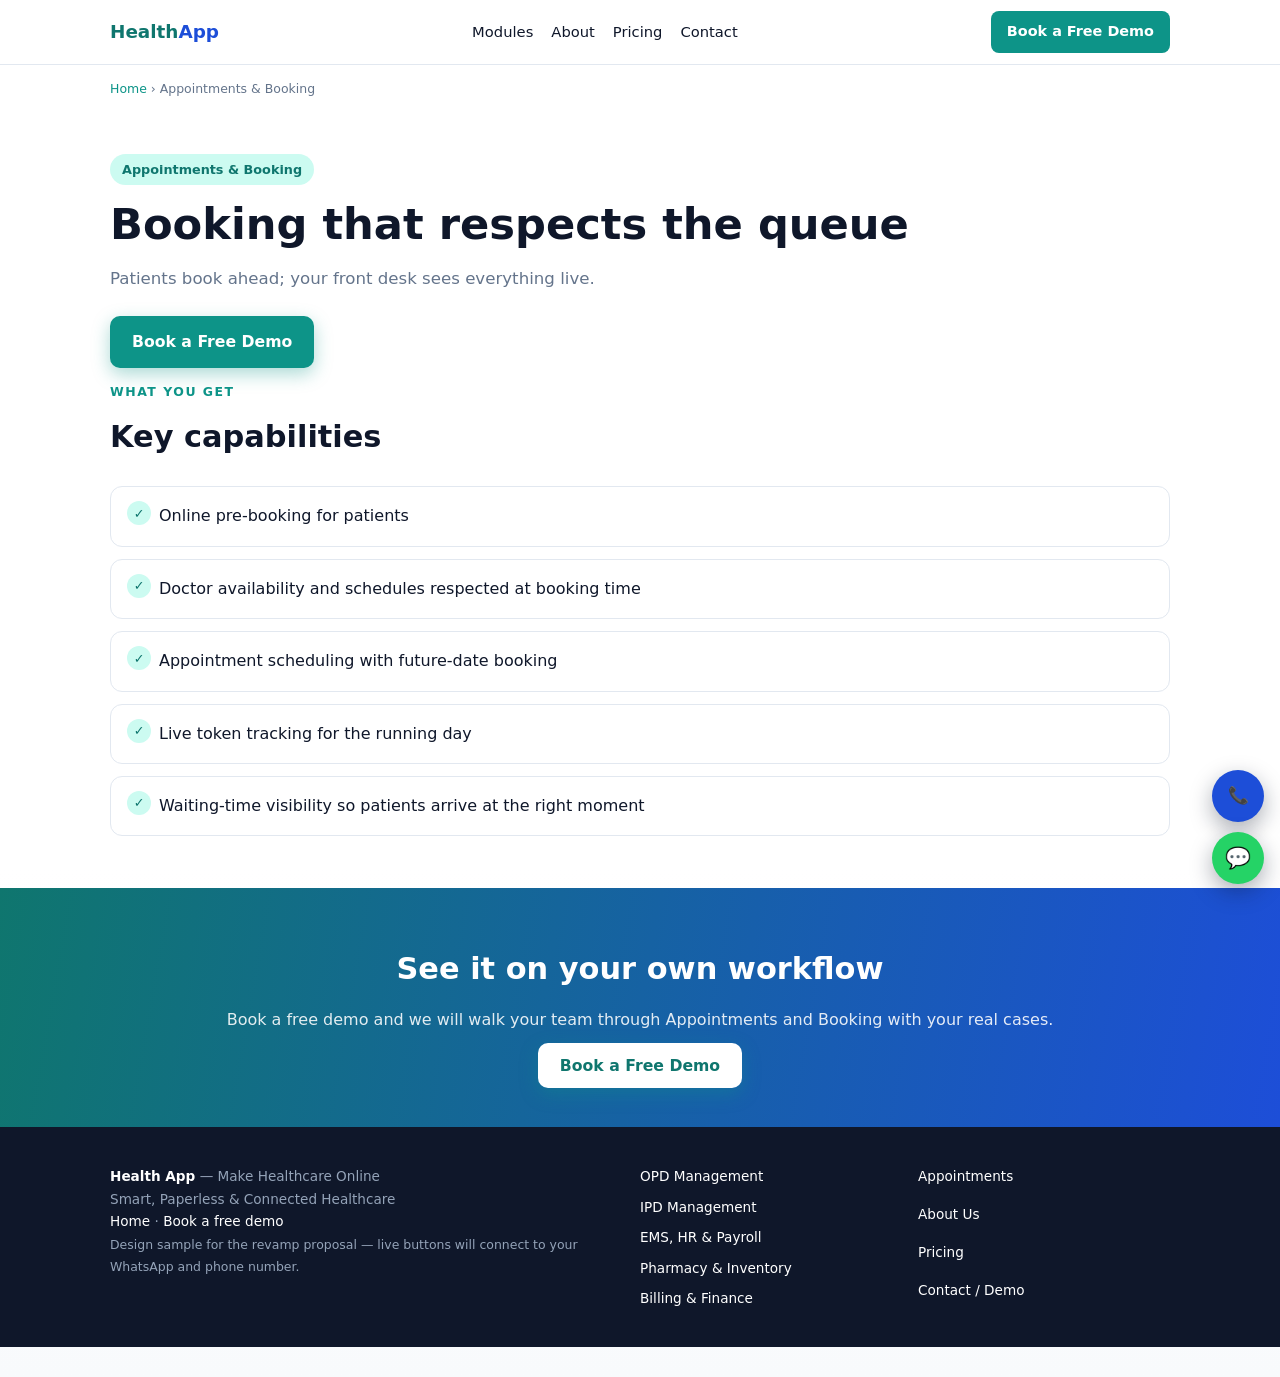
==== appointments.html @ 5f3c7214 "Full site: appointments.html" ====
<!DOCTYPE html>
<html lang="en">
<head>
<meta charset="UTF-8">
<meta name="viewport" content="width=device-width, initial-scale=1.0">
<title>Appointments &amp; Patient Booking — Live Token Tracking | Health App</title>
<meta name="description" content="Online pre-booking, doctor availability, appointment scheduling and live token tracking with waiting-time visibility.">
<link rel="canonical" href="https://thehealthapp.co.in/appointments.html">
<meta property="og:title" content="Appointments &amp; Patient Booking — Live Token Tracking | Health App">
<meta property="og:description" content="Online pre-booking, doctor availability, appointment scheduling and live token tracking with waiting-time visibility.">
<meta property="og:type" content="website">
<link rel="stylesheet" href="style.css">

</head>
<body>
<header><nav class="wrap"><a class="logo" href="index.html">Health<span>App</span></a>
<div class="nlinks"><a href="index.html#modules">Modules</a><a href="about.html">About</a><a href="pricing.html">Pricing</a><a href="contact.html">Contact</a></div>
<a class="cta-top" href="contact.html">Book a Free Demo</a></nav></header>
<div class="wrap"><div class="crumbs"><a href="index.html">Home</a> › Appointments &amp; Booking</div></div>
<section class="hero" style="padding-bottom:30px"><div class="wrap">
<span class="badge">Appointments &amp; Booking</span>
<h1>Booking that respects the queue</h1>
<p class="sub">Patients book ahead; your front desk sees everything live.</p>
<div class="btns"><a class="btn btn-p" href="contact.html">Book a Free Demo</a></div>
</div></div>
<section style="padding-top:10px"><div class="wrap">
<span class="kicker">What you get</span>
<h2>Key capabilities</h2>
<ul class="flist reveal"><li>Online pre-booking for patients</li><li>Doctor availability and schedules respected at booking time</li><li>Appointment scheduling with future-date booking</li><li>Live token tracking for the running day</li><li>Waiting-time visibility so patients arrive at the right moment</li></ul>

</div></section>
<div class="band"><div class="wrap"><h2>See it on your own workflow</h2><p>Book a free demo and we will walk your team through Appointments and Booking with your real cases.</p><a class="btn btn-p" href="contact.html">Book a Free Demo</a></div></div>
<footer><div class="wrap"><div class="fcols">
<div><b>Health App</b> — Make Healthcare Online<br>Smart, Paperless &amp; Connected Healthcare<br><a href="index.html">Home</a> · <a href="contact.html">Book a free demo</a><br><span style="font-size:.78rem">Design sample for the revamp proposal — live buttons will connect to your WhatsApp and phone number.</span></div>
<ul><li><a href="opd.html">OPD Management</a></li><li><a href="ipd.html">IPD Management</a></li><li><a href="ems-hr-payroll.html">EMS, HR &amp; Payroll</a></li><li><a href="pharmacy.html">Pharmacy &amp; Inventory</a></li><li><a href="billing.html">Billing &amp; Finance</a></li></ul><ul><li><a href="appointments.html">Appointments</a></li><li><a href="about.html">About Us</a></li><li><a href="pricing.html">Pricing</a></li><li><a href="contact.html">Contact / Demo</a></li></ul>
</div></div></footer>
<div class="fabwrap"><a class="fab fab-c" href="contact.html" aria-label="Call us">📞</a><a class="fab fab-w" href="contact.html" aria-label="WhatsApp">💬</a></div>
<script src="nav.js"></script>
</body>
</html>
---- style.css ----
:root{--teal:#0d9488;--teal-d:#0f766e;--blue:#1d4ed8;--ink:#0f172a;--mut:#64748b;--bg:#f8fafc}
*{margin:0;padding:0;box-sizing:border-box}
html{scroll-behavior:smooth}
body{font-family:system-ui,-apple-system,"Segoe UI",Roboto,sans-serif;color:var(--ink);line-height:1.65;background:#fff}
.wrap{max-width:1100px;margin:0 auto;padding:0 20px}
header{position:sticky;top:0;background:rgba(255,255,255,.96);backdrop-filter:blur(8px);border-bottom:1px solid #e2e8f0;z-index:50}
nav{display:flex;align-items:center;justify-content:space-between;height:64px;gap:12px}
.logo{font-weight:800;font-size:1.15rem;color:var(--teal-d);text-decoration:none;white-space:nowrap}
.logo span{color:var(--blue)}
.nlinks{display:flex;gap:18px;align-items:center}
.nlinks a{color:var(--ink);text-decoration:none;font-size:.92rem;white-space:nowrap}
@media(max-width:720px){.nlinks{display:none}}
.cta-top{background:var(--teal);color:#fff;padding:9px 16px;border-radius:8px;text-decoration:none;font-weight:600;font-size:.9rem;white-space:nowrap}
.crumbs{padding:14px 0 2px;font-size:.78rem;color:var(--mut)}
.crumbs a{color:var(--teal);text-decoration:none}
h1{font-size:clamp(1.7rem,5vw,2.7rem);line-height:1.2;font-weight:800}
h1 em,.hero h1 em{color:var(--teal);font-style:normal}
h2{font-size:clamp(1.35rem,4vw,1.9rem);margin:8px 0 12px}
h3{font-size:1.05rem;margin-bottom:6px}
.lead{color:var(--mut);max-width:680px}
section{padding:52px 0}
.hero{padding:52px 0 44px;background:linear-gradient(180deg,#fff 60%,var(--bg))}
.badge{display:inline-block;background:#ccfbf1;color:var(--teal-d);font-size:.8rem;font-weight:700;padding:5px 12px;border-radius:99px;margin-bottom:14px}
.sub{color:var(--mut);margin:14px 0 24px;max-width:580px;font-size:1.04rem}
.btns{display:flex;flex-wrap:wrap;gap:12px}
.btn{padding:13px 22px;border-radius:10px;font-weight:700;text-decoration:none;font-size:.98rem}
.btn-p{background:var(--teal);color:#fff;box-shadow:0 6px 18px rgba(13,148,136,.35)}
.btn-w{background:#25d366;color:#fff}
.btn-o{border:2px solid var(--teal);color:var(--teal-d)}
.kicker{color:var(--teal);font-weight:700;font-size:.78rem;letter-spacing:.12em;text-transform:uppercase}
.grid{display:grid;gap:16px;margin-top:30px;grid-template-columns:repeat(auto-fit,minmax(250px,1fr))}
.card{border:1px solid #e2e8f0;border-radius:14px;padding:22px;background:#fff;transition:transform .15s,box-shadow .15s;text-decoration:none;color:var(--ink);display:block}
.card:hover{transform:translateY(-3px);box-shadow:0 14px 34px rgba(15,23,42,.09)}
.card .ico{width:42px;height:42px;border-radius:10px;display:grid;place-items:center;font-size:1.2rem;margin-bottom:12px}
.card p{color:var(--mut);font-size:.92rem}
.card .go{color:var(--teal);font-weight:700;font-size:.85rem;margin-top:8px;display:inline-block}
.flist{list-style:none;margin-top:24px;display:grid;gap:12px}
.flist li{background:#fff;border:1px solid #e2e8f0;border-radius:12px;padding:16px 16px 16px 48px;position:relative}
.flist li:before{content:"✓";position:absolute;left:16px;top:14px;width:24px;height:24px;background:#ccfbf1;color:var(--teal-d);border-radius:50%;display:grid;place-items:center;font-weight:800;font-size:.8rem}
.steps{display:grid;gap:16px;margin-top:28px;grid-template-columns:repeat(auto-fit,minmax(200px,1fr))}
.step{background:var(--bg);border-radius:14px;padding:20px}
.step b{color:var(--teal);font-size:.8rem;display:block;margin-bottom:6px}
.faq{margin-top:26px;display:grid;gap:10px}
.faq details{background:#fff;border:1px solid #e2e8f0;border-radius:12px;padding:16px 18px}
.faq summary{font-weight:700;cursor:pointer;font-size:.98rem}
.faq p{color:var(--mut);font-size:.92rem;margin-top:10px}
.band{background:linear-gradient(100deg,var(--teal-d),var(--blue));color:#fff;padding:48px 0;text-align:center}
.band h2{color:#fff}
.band p{opacity:.88;margin-bottom:20px}
.band .btn-p{background:#fff;color:var(--teal-d)}
form{max-width:640px;margin:26px auto 0;text-align:left;background:#fff;border:1px solid #e2e8f0;border-radius:14px;padding:24px}
.frow{display:grid;gap:14px;grid-template-columns:1fr}
@media(min-width:640px){.frow{grid-template-columns:1fr 1fr}.frow .full{grid-column:1/-1}}
label{font-size:.8rem;font-weight:700;color:var(--ink)}
input,select,textarea{width:100%;padding:11px;border:1px solid #cbd5e1;border-radius:8px;margin-top:5px;font:inherit;font-size:.95rem;background:#fff}
.hp{position:absolute;left:-9999px;opacity:0}
button.send{margin-top:16px;width:100%;background:var(--teal);color:#fff;border:0;padding:14px;border-radius:10px;font-weight:700;font-size:1rem}
.fine{font-size:.74rem;color:var(--mut);margin-top:10px}
.okmsg{display:none;text-align:center;background:#dcfce7;border:1px solid #86efac;padding:18px;border-radius:12px;margin-top:18px;font-weight:600;color:#166534}
footer{background:#0f172a;color:#94a3b8;padding:38px 0;font-size:.85rem}
footer b,footer a{color:#fff}
footer a{text-decoration:none}
.fcols{display:grid;gap:26px;grid-template-columns:1fr}
@media(min-width:760px){.fcols{grid-template-columns:2fr 1fr 1fr}}
.fcols ul{list-style:none;display:grid;gap:8px}
.fabwrap{position:fixed;right:16px;bottom:16px;display:grid;gap:10px;z-index:60}
.fab{width:52px;height:52px;border-radius:50%;display:grid;place-items:center;box-shadow:0 8px 22px rgba(15,23,42,.35);text-decoration:none;font-size:1.3rem;color:#fff}
.fab-w{background:#25d366}
.fab-c{background:var(--blue);font-size:1.05rem}
.reveal{opacity:0;transform:translateY(14px);transition:opacity .5s ease,transform .5s ease}
.reveal.in{opacity:1;transform:none}
@media(prefers-reduced-motion:reduce){.reveal{opacity:1;transform:none;transition:none}.card:hover{transform:none}}
.note{text-align:center;color:var(--mut);font-size:.78rem;margin-top:14px}
.mock{margin-top:34px;background:#fff;border:1px solid #e2e8f0;border-radius:16px;box-shadow:0 24px 60px rgba(15,23,42,.12);overflow:hidden}
.mock-body{display:grid;gap:12px;padding:22px;grid-template-columns:repeat(2,1fr)}
@media(min-width:700px){.mock-body{grid-template-columns:repeat(4,1fr)}}
.mock-card{border:1px solid #e2e8f0;border-radius:10px;padding:14px;background:#fff}
.mock-card b{display:block;font-size:.8rem}
.mock-card i{display:block;height:8px;background:#e2e8f0;border-radius:4px;margin-top:8px}
.mock-card i:nth-child(3){width:60%}
.mock-head{background:linear-gradient(90deg,var(--teal),var(--blue));height:14px;border-radius:7px;margin-bottom:12px;opacity:.9}
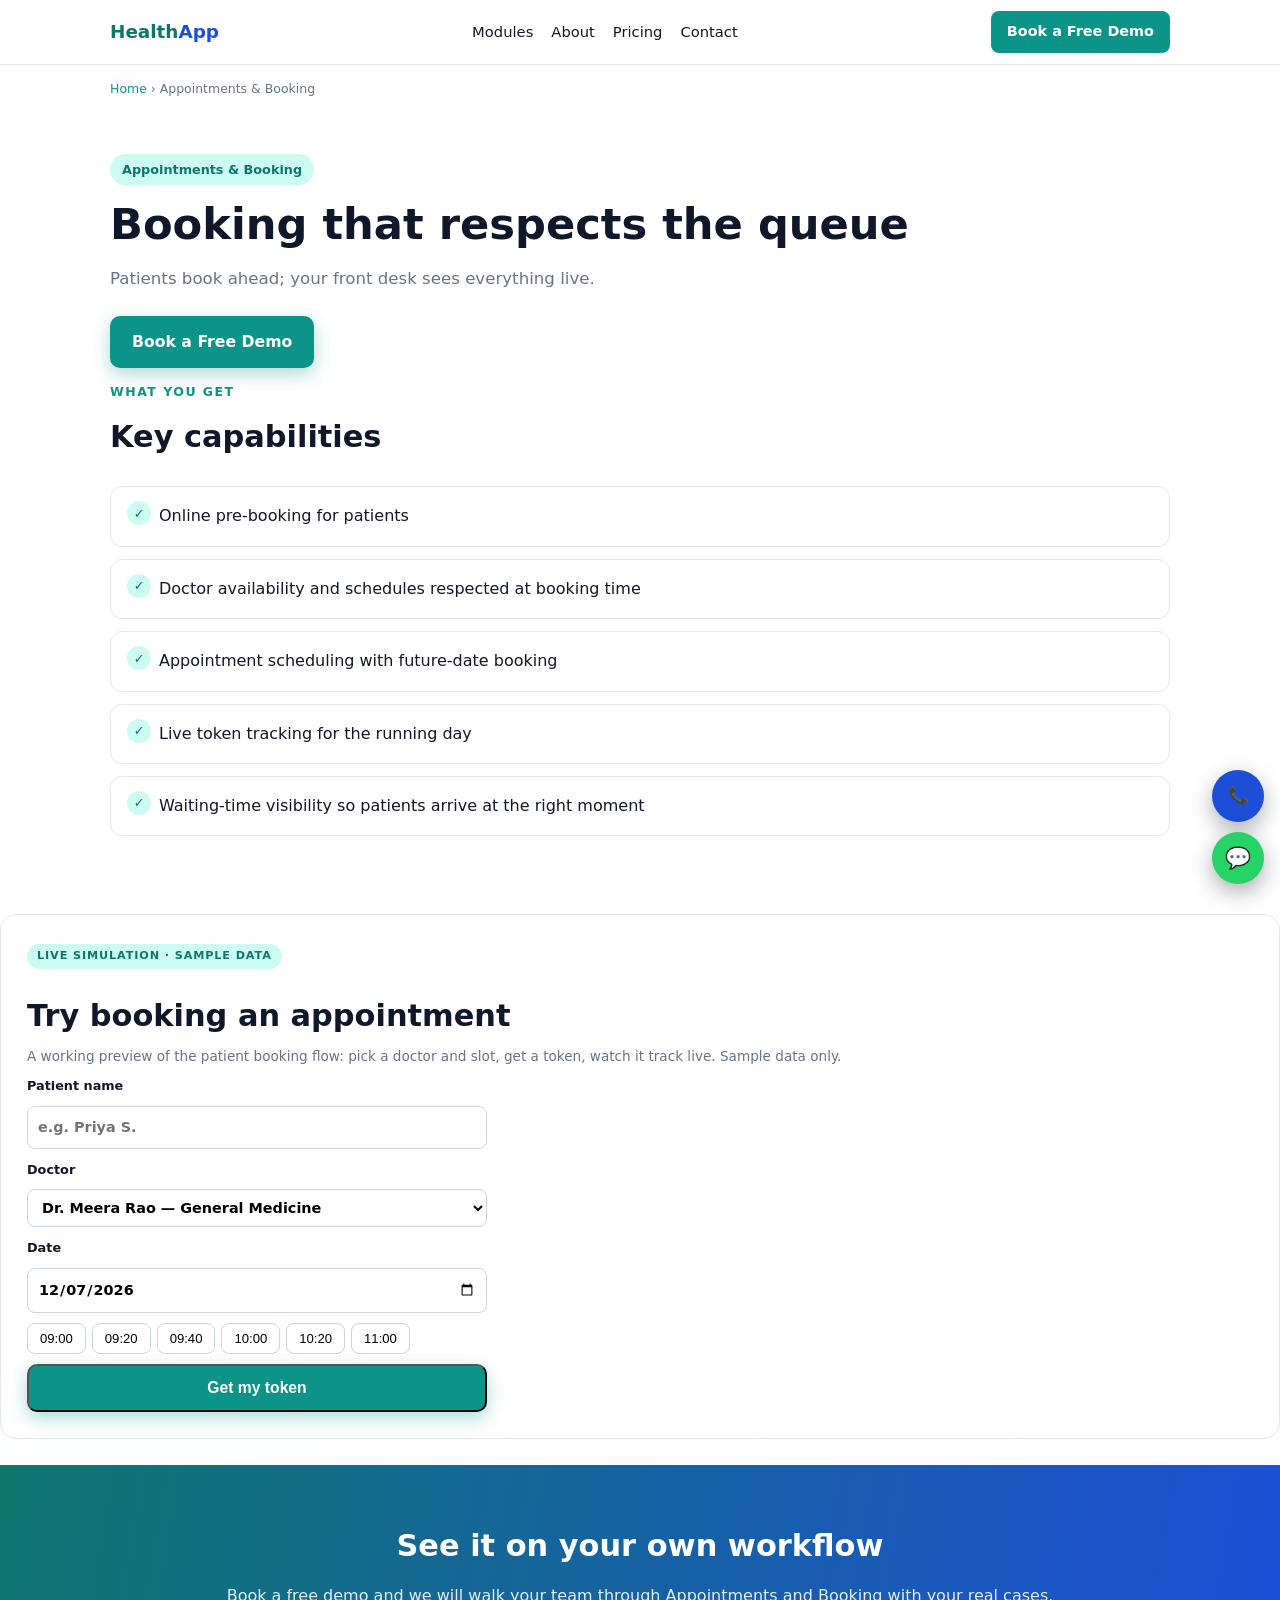
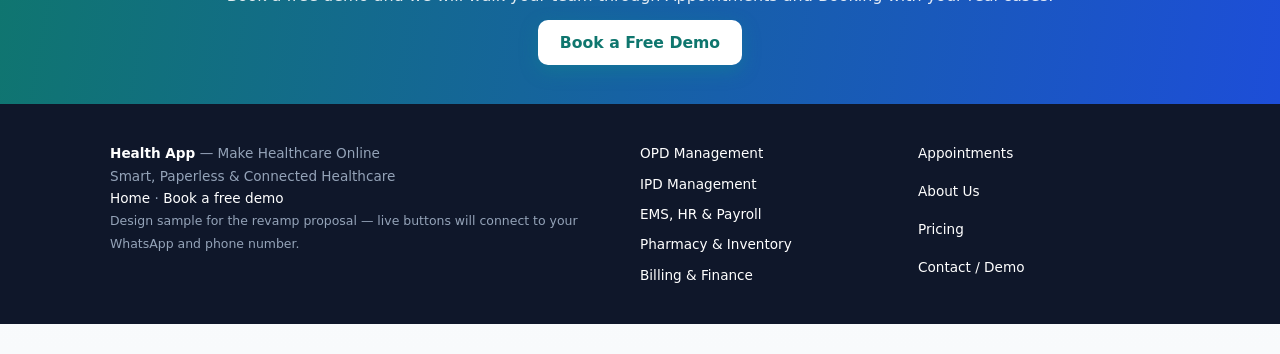
==== commit 0473cea3: "Interactive simulated previews: appointments.html" ====
--- a/appointments.html
+++ b/appointments.html
@@ -29,12 +29,17 @@
 <ul class="flist reveal"><li>Online pre-booking for patients</li><li>Doctor availability and schedules respected at booking time</li><li>Appointment scheduling with future-date booking</li><li>Live token tracking for the running day</li><li>Waiting-time visibility so patients arrive at the right moment</li></ul>
 
 </div></section>
+
+<section class="demo-sec reveal"><span class="demo-chip">LIVE SIMULATION · SAMPLE DATA</span>
+<h2>Try booking an appointment</h2><p style="font-size:.85rem;color:var(--mut);margin-bottom:8px">A working preview of the patient booking flow: pick a doctor and slot, get a token, watch it track live. Sample data only.</p>
+<div id="bookFlow"></div></section>
 <div class="band"><div class="wrap"><h2>See it on your own workflow</h2><p>Book a free demo and we will walk your team through Appointments and Booking with your real cases.</p><a class="btn btn-p" href="contact.html">Book a Free Demo</a></div></div>
 <footer><div class="wrap"><div class="fcols">
 <div><b>Health App</b> — Make Healthcare Online<br>Smart, Paperless &amp; Connected Healthcare<br><a href="index.html">Home</a> · <a href="contact.html">Book a free demo</a><br><span style="font-size:.78rem">Design sample for the revamp proposal — live buttons will connect to your WhatsApp and phone number.</span></div>
 <ul><li><a href="opd.html">OPD Management</a></li><li><a href="ipd.html">IPD Management</a></li><li><a href="ems-hr-payroll.html">EMS, HR &amp; Payroll</a></li><li><a href="pharmacy.html">Pharmacy &amp; Inventory</a></li><li><a href="billing.html">Billing &amp; Finance</a></li></ul><ul><li><a href="appointments.html">Appointments</a></li><li><a href="about.html">About Us</a></li><li><a href="pricing.html">Pricing</a></li><li><a href="contact.html">Contact / Demo</a></li></ul>
 </div></div></footer>
 <div class="fabwrap"><a class="fab fab-c" href="contact.html" aria-label="Call us">📞</a><a class="fab fab-w" href="contact.html" aria-label="WhatsApp">💬</a></div>
+<script src="demo.js"></script>
 <script src="nav.js"></script>
 </body>
 </html>
--- a/style.css
+++ b/style.css
@@ -79,3 +79,46 @@
 .mock-card i{display:block;height:8px;background:#e2e8f0;border-radius:4px;margin-top:8px}
 .mock-card i:nth-child(3){width:60%}
 .mock-head{background:linear-gradient(90deg,var(--teal),var(--blue));height:14px;border-radius:7px;margin-bottom:12px;opacity:.9}
+
+/* ---- simulated feature previews ---- */
+.demo-sec{background:#fff;border:1px solid #e2e8f0;border-radius:16px;padding:26px;margin:26px 0}
+.demo-sec h2{margin-bottom:4px}
+.demo-chip{display:inline-block;font-size:.7rem;letter-spacing:.08em;background:#ccfbf1;color:#0f766e;padding:3px 10px;border-radius:99px;margin-bottom:14px;font-weight:700}
+.demo-tick{font-size:.78rem;color:var(--mut);margin-top:10px}
+.tok-card{display:inline-block;width:100%;max-width:240px;background:var(--bg);border:1px solid #e2e8f0;border-radius:12px;padding:14px;margin:8px 10px 8px 0;vertical-align:top}
+.tok-top{display:flex;justify-content:space-between;align-items:center}
+.dot{width:9px;height:9px;border-radius:50%;background:#16a34a;display:inline-block}
+.dot.on{animation:pulse 2s infinite}
+@keyframes pulse{50%{opacity:.35}}
+.tok-spec{display:block;font-size:.75rem;color:var(--mut);margin:2px 0 8px}
+.tok-now{font-size:.95rem}
+.tok-meta{font-size:.8rem;color:var(--mut);margin-top:6px}
+.floor-name{font-weight:700;margin:10px 0 8px;font-size:.9rem}
+.bed{display:inline-block;width:44px;height:34px;border-radius:8px;margin:0 6px 6px 0;text-align:center;line-height:34px;font-size:.72rem;font-weight:700}
+.bed.available{background:#ccfbf1;color:#0f766e}
+.bed.occupied{background:#0f172a;color:#fff}
+.bed.cleaning{background:#fef3c7;color:#92400e}
+.legend span{font-size:.75rem;margin-right:14px}
+.book-form{max-width:460px;display:flex;flex-direction:column;gap:10px}
+.book-form label,.inv label{font-size:.8rem;font-weight:600;color:var(--ink);display:flex;flex-direction:column;gap:4px}
+.book-form input,.book-form select,.book-form input[type=date]{padding:9px 10px;border:1px solid #cbd5e1;border-radius:8px;font-size:.9rem}
+.slots{display:flex;flex-wrap:wrap;gap:6px}
+.slot{padding:7px 12px;border:1px solid #cbd5e1;background:#fff;border-radius:8px;font-size:.82rem;cursor:pointer}
+.slot.sel{background:var(--teal);color:#fff;border-color:var(--teal)}
+.confirm-card{margin-top:16px;background:#f0fdf4;border:1px solid #86efac;border-radius:12px;padding:16px;max-width:460px}
+.confirm-card p{margin-top:6px;font-size:.9rem}
+.inv{max-width:420px;border:1px solid #e2e8f0;border-radius:12px;padding:16px}
+.inv-line{display:flex;justify-content:space-between;padding:7px 0;border-bottom:1px dashed #e2e8f0;font-size:.88rem}
+.inv-total{border-top:2px solid var(--ink);border-bottom:none;font-weight:700}
+.inv .gst{flex-direction:row;align-items:center;gap:6px;margin-top:10px;font-size:.82rem}
+.punch{display:flex;align-items:center;gap:16px;flex-wrap:wrap}
+#clock{font-variant-numeric:tabular-nums;font-size:1.1rem;font-weight:700}
+.att-log{list-style:none;margin-top:12px;font-size:.85rem;color:var(--mut)}
+.att-log li{padding:3px 0}
+table.stock{border-collapse:collapse;max-width:560px;width:100%}
+table.stock th,table.stock td{border:1px solid #e2e8f0;padding:8px 12px;font-size:.85rem;text-align:left}
+table.stock th{background:var(--bg)}
+.st{font-size:.7rem;font-weight:800;padding:2px 8px;border-radius:99px}
+.st.ok{background:#dcfce7;color:#166534}
+.st.low{background:#fef3c7;color:#92400e}
+.st.out{background:#fee2e2;color:#991b1b}
